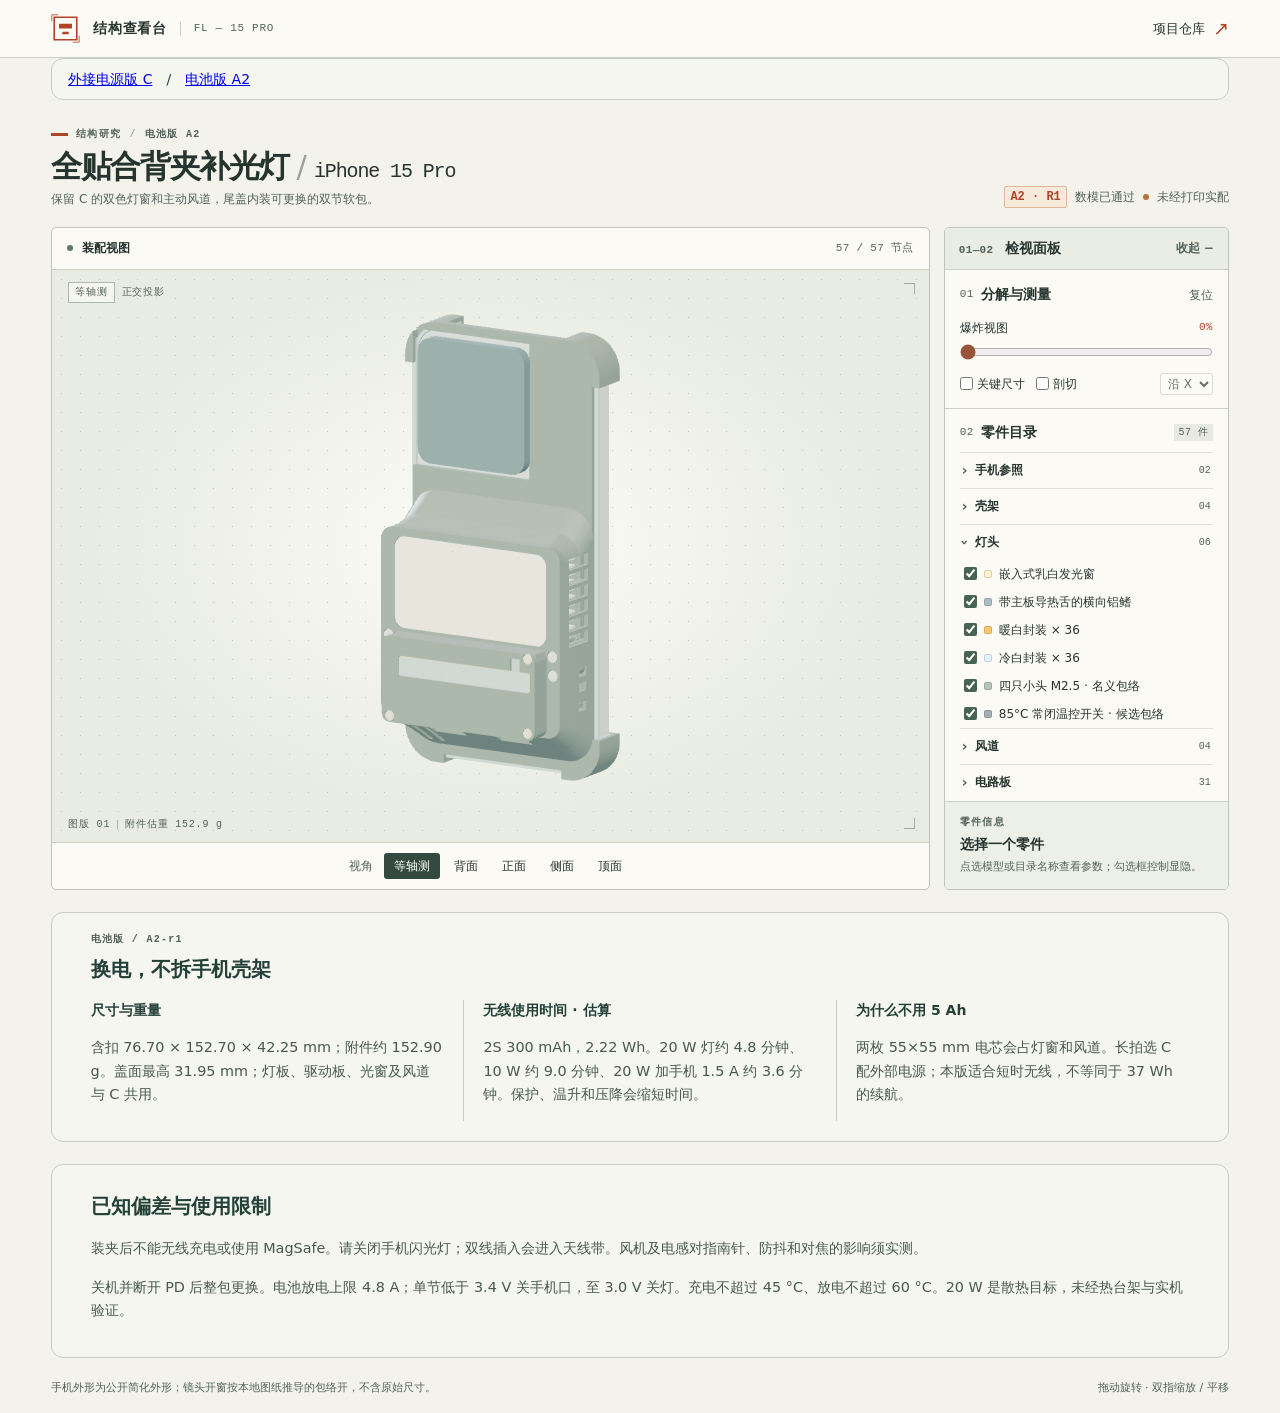
==== web/battery.html @ 3e616046 "电池版全贴合背夹 A2 与接口 pcb_interface_battery.json 需求方要求外接电源版和电池版两种都做。外接电源版 C 冻结不变（逐件哈希一致）。  - 电池版 A2：尾部加高的尾" ====
<!doctype html>
<html lang="zh-CN">
<head>
<meta charset="utf-8"><meta name="viewport" content="width=device-width,initial-scale=1">
<meta name="theme-color" content="#f5f4ee"><title>电池版 A2 · 全贴合背夹补光灯 · 结构查看台</title>
<link rel="icon" href="data:,"><link rel="stylesheet" href="./style.css?v=A2-r1">
<script type="importmap">{"imports":{"three":"./vendor/three.module.js"}}</script>
</head>
<body>
<header class="mast">
  <div class="identity"><svg class="mark" viewBox="0 0 36 36" aria-hidden="true"><path d="M4 4h28v28H4z" fill="none" stroke="currentColor" stroke-width="2"/><path d="M10 12h16v6H10zM14 22h8v3h-8z" fill="currentColor"/><path d="M1 9V1h8m18 34h8v-8" fill="none" stroke="currentColor"/></svg><span>结构查看台</span><i></i><span class="project-id">FL — 15 PRO</span></div>
  <a href="https://github.com/jodancain/fill-light-15pro" target="_blank" rel="noopener noreferrer" class="repo">项目仓库 <span aria-hidden="true">↗</span></a>
</header>
<main>
  <!-- 变体导航 --><nav class="options" aria-label="电源版本" style="margin:0;padding:.6rem 1rem"><a href="./index.html?v=C-r7">外接电源版 C</a>　/　<a href="./battery.html?v=A2-r1" aria-current="page">电池版 A2</a></nav><!-- /变体导航 -->
  <section class="intro">
    <div><div class="eyebrow"><i></i> 结构研究 <b>/</b> 电池版 A2</div><h1>全贴合背夹补光灯<span> / </span><small>iPhone 15 Pro</small></h1><p>保留 C 的双色灯窗和主动风道，尾盖内装可更换的双节软包。</p></div>
    <div class="revision"><span>A2 · R1</span> 数模已通过 <i></i> 未经打印实配</div>
  </section>
  <div class="workbench">
    <section class="viewport" aria-label="三维装配视图">
      <div class="viewbar"><div><span class="live-dot"></span><strong>装配视图</strong></div><span class="mono" id="vis-count">— / —</span></div>
      <div id="stage">
        <canvas id="canvas" tabindex="0" aria-label="三维模型：拖动旋转，滚轮或双指缩放，右键或双指平移"></canvas>
        <svg id="annotations" aria-hidden="true"></svg>
        <div class="stage-legend"><span id="view-title">等轴测</span><span id="projection">正交投影</span></div>
        <div class="registration reg-a"></div><div class="registration reg-b"></div>
        <div id="status" role="status">正在载入结构模型…</div>
        <div class="plate"><span>图版 01</span><i></i><span id="weight">装配研究</span></div>
        <div id="picked" hidden></div>
      </div>
      <nav id="views" aria-label="预设视角"><span class="tool-label">视角</span>
        <button data-view="iso" aria-pressed="true">等轴测</button><button data-view="back">背面</button><button data-view="front">正面</button><button data-view="side">侧面</button><button data-view="top">顶面</button>
      </nav>
    </section>
    <aside class="panel" id="panel">
      <button class="panel-head" id="panel-toggle" aria-controls="panel-body" aria-expanded="true"><span><span class="sect-no">01—02</span> 检视面板</span><span class="fold">收起 −</span></button>
      <div id="panel-body">
        <section class="tools"><div class="section-title"><span class="sect-no">01</span><h2>分解与测量</h2><button id="reset">复位</button></div>
          <label class="range-label" for="explode">爆炸视图 <output id="explode-val" for="explode">0%</output></label>
          <input id="explode" type="range" min="0" max="100" step="1" value="0">
          <div class="switches"><label><input id="dims" type="checkbox"> 关键尺寸</label><label><input id="clip" type="checkbox"> 剖切</label>
          <select aria-label="剖切轴" id="axis" disabled><option value="x">沿 X</option><option value="y">沿 Y</option></select></div>
          <div id="slice" hidden><label class="range-label" for="cut-pos">剖切位置 <output id="cut-val">— mm</output></label><input id="cut-pos" type="range" step=".1"></div>
        </section>
        <section class="inventory"><div class="section-title"><span class="sect-no">02</span><h2>零件目录</h2><span id="part-count" class="count">—</span></div>
          <div id="groups"></div>
        </section>
        <section id="detail" aria-live="polite"><div class="eyebrow">零件信息</div><strong>选择一个零件</strong><p>点选模型或目录名称查看参数；勾选框控制显隐。</p></section>
      </div>
    </aside>
  </div>
  <section class="options"><div class="eyebrow">电池版 / A2-r1</div><h2>换电，不拆手机壳架</h2><div class="options-grid">
<article><b>尺寸与重量</b><p>含扣 76.70 × 152.70 × 42.25 mm；附件约 152.90 g。盖面最高 31.95 mm；灯板、驱动板、光窗及风道与 C 共用。</p></article>
<article><b>无线使用时间 · 估算</b><p>2S 300 mAh，2.22 Wh。20 W 灯约 4.8 分钟、10 W 约 9.0 分钟、20 W 加手机 1.5 A 约 3.6 分钟。保护、温升和压降会缩短时间。</p></article>
<article><b>为什么不用 5 Ah</b><p>两枚 55×55 mm 电芯会占灯窗和风道。长拍选 C 配外部电源；本版适合短时无线，不等同于 37 Wh 的续航。</p></article></div></section>
<section class="options"><h2>已知偏差与使用限制</h2><p>装夹后不能无线充电或使用 MagSafe。请关闭手机闪光灯；双线插入会进入天线带。风机及电感对指南针、防抖和对焦的影响须实测。</p><p>关机并断开 PD 后整包更换。电池放电上限 4.8 A；单节低于 3.4 V 关手机口，至 3.0 V 关灯。充电不超过 45 °C、放电不超过 60 °C。20 W 是散热目标，未经热台架与实机验证。</p></section>
  <footer><span>手机外形为公开简化外形；镜头开窗按本地图纸推导的包络开，不含原始尺寸。</span><span>拖动旋转 · 双指缩放 / 平移</span></footer>
</main>
<script type="module" src="./app_battery.js?v=A2-r1"></script>
</body></html>
---- web/style.css ----
:root{color-scheme:light;--ink:#26342f;--sub:#52625b;--line:#cbd0c5;--accent:#ae4529;--paper:#fbfaf5;--mono:ui-monospace,SFMono-Regular,Consolas,monospace}*{box-sizing:border-box}body{margin:0;background:#f3f3eb;color:var(--ink);font:14px/1.5 system-ui,-apple-system,"PingFang SC","Microsoft YaHei",sans-serif}button,select,input{font:inherit}button,select{color:inherit;cursor:pointer}button{border:0;background:none}button:focus-visible,summary:focus-visible,a:focus-visible,input:focus-visible,select:focus-visible,canvas:focus-visible{outline:2px solid var(--accent);outline-offset:2px}button:disabled{opacity:.5;cursor:default}.mast{height:58px;padding:0 clamp(16px,4vw,72px);border-bottom:1px solid var(--line);display:flex;align-items:center;justify-content:space-between;background:var(--paper)}.identity,.repo,.eyebrow,.revision,.panel-head,.section-title,.stage-legend,.viewbar,.range-label,footer,.plate,.viewbar>div{display:flex;align-items:center}.identity{gap:13px;font-weight:650;letter-spacing:.05em}.identity i,.plate i{width:1px;height:14px;background:var(--line)}.mark{width:29px;color:var(--accent)}.project-id,.mono,.sect-no,.count,output,.plate,.stage-legend,.eyebrow,.revision span{font-family:var(--mono)}.project-id{font-size:11px;color:var(--sub);font-weight:500}.repo{text-decoration:none;color:var(--ink);gap:8px;font-size:13px}.repo span{color:var(--accent);font-size:19px}.repo:hover,.panel-head:hover .fold,#reset:hover{color:var(--accent)}
main{max-width:1610px;margin:auto;padding:0 clamp(16px,4vw,72px) 16px}.intro{display:flex;justify-content:space-between;align-items:flex-end;gap:16px;padding:clamp(17px,3vh,37px) 0 19px}.eyebrow{color:var(--sub);font-size:10px;letter-spacing:.13em;font-weight:620;gap:8px}.eyebrow i{display:inline-block;width:17px;height:3px;background:var(--accent)}.eyebrow b{color:#9ba79d}.intro h1{margin:5px 0 2px;font-size:clamp(25px,2.4vw,38px);line-height:1.25;letter-spacing:-.045em;font-weight:680}.intro h1 span{font-weight:300;color:#9aa298}.intro small{font:450 .65em var(--mono);letter-spacing:-.055em}.intro p,footer{color:var(--sub);font-size:12px}.intro p{margin:4px 0 0}.revision{font-size:12px;gap:8px;white-space:nowrap;color:var(--sub)}.revision span{font-weight:bold;color:var(--accent);border:1px solid #e1b59c;border-radius:2px;background:#f7eada;padding:1px 5px}.revision i,.live-dot{width:6px;height:6px;border-radius:50%;background:#b57140}
.workbench{display:grid;grid-template-columns:minmax(0,1fr) minmax(285px,22vw);gap:14px;align-items:start}.viewport,.panel{min-width:0;background:var(--paper);border:1px solid #bdc6b9;border-radius:5px;overflow:hidden}.viewport{display:grid;grid-template-rows:42px minmax(0,1fr) auto;height:clamp(480px,calc(100dvh - 237px),940px)}.viewbar{padding:0 15px;justify-content:space-between;border-bottom:1px solid var(--line)}.viewbar>div{gap:9px}.viewbar strong,.range-label,.tool-label{font-size:12px}.live-dot{background:#5d796c}.mono,.sect-no,.count,output{font-size:11px;letter-spacing:.03em}.mono,.sect-no,.count{color:var(--sub)}
#stage{position:relative;min-height:0;isolation:isolate;background-color:#e9ece2;background-image:radial-gradient(#bfc7b9 .8px,transparent .9px),radial-gradient(ellipse at 50% 48%,#fbfcf7,transparent 65%);background-size:19px 19px,100% 100%}#canvas,#annotations{position:absolute;inset:0;width:100%;height:100%;display:block}#canvas{touch-action:none;cursor:grab}#canvas:active{cursor:grabbing}#annotations,.registration,.stage-legend,.plate{pointer-events:none}#annotations{overflow:hidden}.stage-legend,.plate{position:absolute;gap:7px;z-index:2;color:var(--sub);font-size:10px;letter-spacing:.08em}.stage-legend{left:16px;top:12px}.stage-legend span:first-child{padding:2px 6px;border:1px solid #acb9aa;background:#f5f6ee}.plate{bottom:10px;left:16px}.plate i{height:9px;background:#a9b4a5}.registration{position:absolute;width:11px;height:11px;border:solid #a3ae9d}.reg-a{top:13px;right:14px;border-width:1px 1px 0 0}.reg-b{bottom:13px;right:14px;border-width:0 1px 1px 0}#status{position:absolute;inset:auto 10% 43%;background:var(--paper);border:1px solid var(--line);padding:12px 16px;text-align:center;font-size:13px;border-radius:3px}#views{display:flex;gap:4px;align-items:center;justify-content:center;flex-wrap:wrap;padding:10px 5px;border-top:1px solid var(--line)}#views button,.switches select{border-radius:3px;padding:4px 10px;font-size:12px}.tool-label{color:var(--sub);margin-right:7px}#views button:hover{background:#e9ede4}#views button[aria-pressed=true]{color:#fff;background:#344a40}.panel-head{width:100%;height:42px;padding:0 14px;justify-content:space-between;background:#e9ede4;border-bottom:1px solid var(--line);text-align:left;font-weight:640}.panel-head .sect-no{margin-right:7px}.fold,#reset{font-size:12px;color:var(--sub)}#panel-body{display:flex;flex-direction:column;height:clamp(436px,calc(100dvh - 281px),896px)}[hidden],#panel-body[hidden]{display:none!important}.tools,.inventory,#detail{padding:13px 15px}.section-title{gap:7px}.section-title h2{font-size:14px;margin:0;font-weight:650}.section-title #reset,.count,.range-label output{margin-left:auto}#reset{padding:3px 0}.range-label{margin-top:12px}.range-label output{color:var(--accent)}input[type=range]{width:100%;margin:6px 0 2px;accent-color:#97543a;height:18px;cursor:pointer}.switches{display:flex;align-items:center;gap:11px;font-size:12px;margin-top:6px}.switches label{display:flex;align-items:center;gap:4px}.switches input,.vis{accent-color:#466452;margin:0}.switches select{margin-left:auto;border:1px solid var(--line);background:var(--paper);padding:2px 3px}.inventory{border-top:1px solid var(--line);flex:1;min-height:100px;display:flex;flex-direction:column;padding-bottom:6px}.count{font-size:10px;background:#e8eae2;padding:1px 5px}#groups{overflow:auto;overscroll-behavior:contain;margin-top:9px;scrollbar-width:thin}details{border-top:1px solid #dde0d6}summary{cursor:pointer;list-style:none;display:flex;align-items:center;gap:7px;padding:7px 2px;font-size:12px;font-weight:630}summary::-webkit-details-marker{display:none}summary:before{content:'›';color:var(--sub);font-size:14px}details[open]>summary:before{transform:rotate(90deg)}summary span{font:10px var(--mono);margin-left:auto;color:var(--sub)}.part{display:flex;align-items:center;gap:7px;padding:0 4px;border-radius:3px}.part.active{background:#f4e6d4}.part button{flex:1;text-align:left;font-size:12px;padding:5px 0;overflow-wrap:anywhere}.part button:hover{color:var(--accent)}.swatch{width:8px;height:8px;border-radius:2px;border:1px solid #0002}.vis{width:13px;height:13px;cursor:pointer}#detail{background:#edf0e7;border-top:1px solid var(--line)}#detail strong{display:block;font-size:14px;margin:4px 0}#detail p{margin:4px 0 0;font-size:11px;color:var(--sub)}#detail dl{display:grid;grid-template-columns:37px 1fr;margin:4px 0;font-size:11px;gap:2px 6px}#detail dt{color:var(--sub)}#detail dd{margin:0;font-family:var(--mono)}footer{align-items:flex-start;justify-content:space-between;gap:12px;margin-top:10px;font-size:11px}
@media(max-width:760px){main{padding:0 12px 15px}.mast{height:46px;padding:0 13px}.intro{align-items:flex-start;flex-direction:column;gap:6px;padding:14px 0 11px}.intro h1{margin:2px 0}.intro p{font-size:11px}.revision{font-size:10px}.workbench{grid-template-columns:minmax(0,1fr);gap:9px}.viewport{height:clamp(355px,58dvh,660px);grid-template-rows:34px minmax(0,1fr) auto}.viewbar{padding:0 10px}#views{padding:7px 2px;gap:2px}#views button{padding:4px 8px}.panel-head{height:39px}#panel-body{height:auto}.inventory{max-height:330px;min-height:140px}.stage-legend{left:11px;top:8px}.plate{left:11px;bottom:7px}footer{flex-direction:column;gap:3px}}@media(prefers-reduced-motion:reduce){*{scroll-behavior:auto}}

#picked{display:none}@media(max-width:760px){#picked:not([hidden]){display:block;position:absolute;bottom:25px;left:10px;right:10px;pointer-events:none;font-size:11px;line-height:1.45;color:#3a4339;background:#fbf9eef0;border-left:3px solid var(--accent);padding:5px 8px;overflow-wrap:anywhere}}
.options{margin:1.4rem 0;padding:1.2rem clamp(1rem,3vw,2.4rem);border:1px solid #c6cec3;border-radius:12px;background:#f4f6ef;color:#244139}.options h2{margin:.45rem 0 1rem;font-size:1.25rem}.options-grid{display:grid;grid-template-columns:repeat(3,minmax(0,1fr));gap:1.2rem}.options p{line-height:1.65;font-size:.9rem;color:#485950}.options article+article{border-left:1px solid #c4cfc6;padding-left:1.2rem}@media(max-width:700px){.options-grid{grid-template-columns:1fr;gap:.5rem}.options article+article{border-left:0;border-top:1px solid #c4cfc6;padding:.7rem 0 0}}

.compare-image{margin:.6rem 0 1.2rem;text-align:center}.compare-image img{width:min(100%,680px);height:auto;border-radius:8px}
.power-route{margin:1rem 0 0;padding:1rem 0 0;border-top:1px solid #c4cfc6;text-align:center}.power-route img{display:block;width:min(100%,620px);height:auto;margin:auto}.power-route figcaption{font-size:.78rem;margin:.5rem;color:var(--sub)}
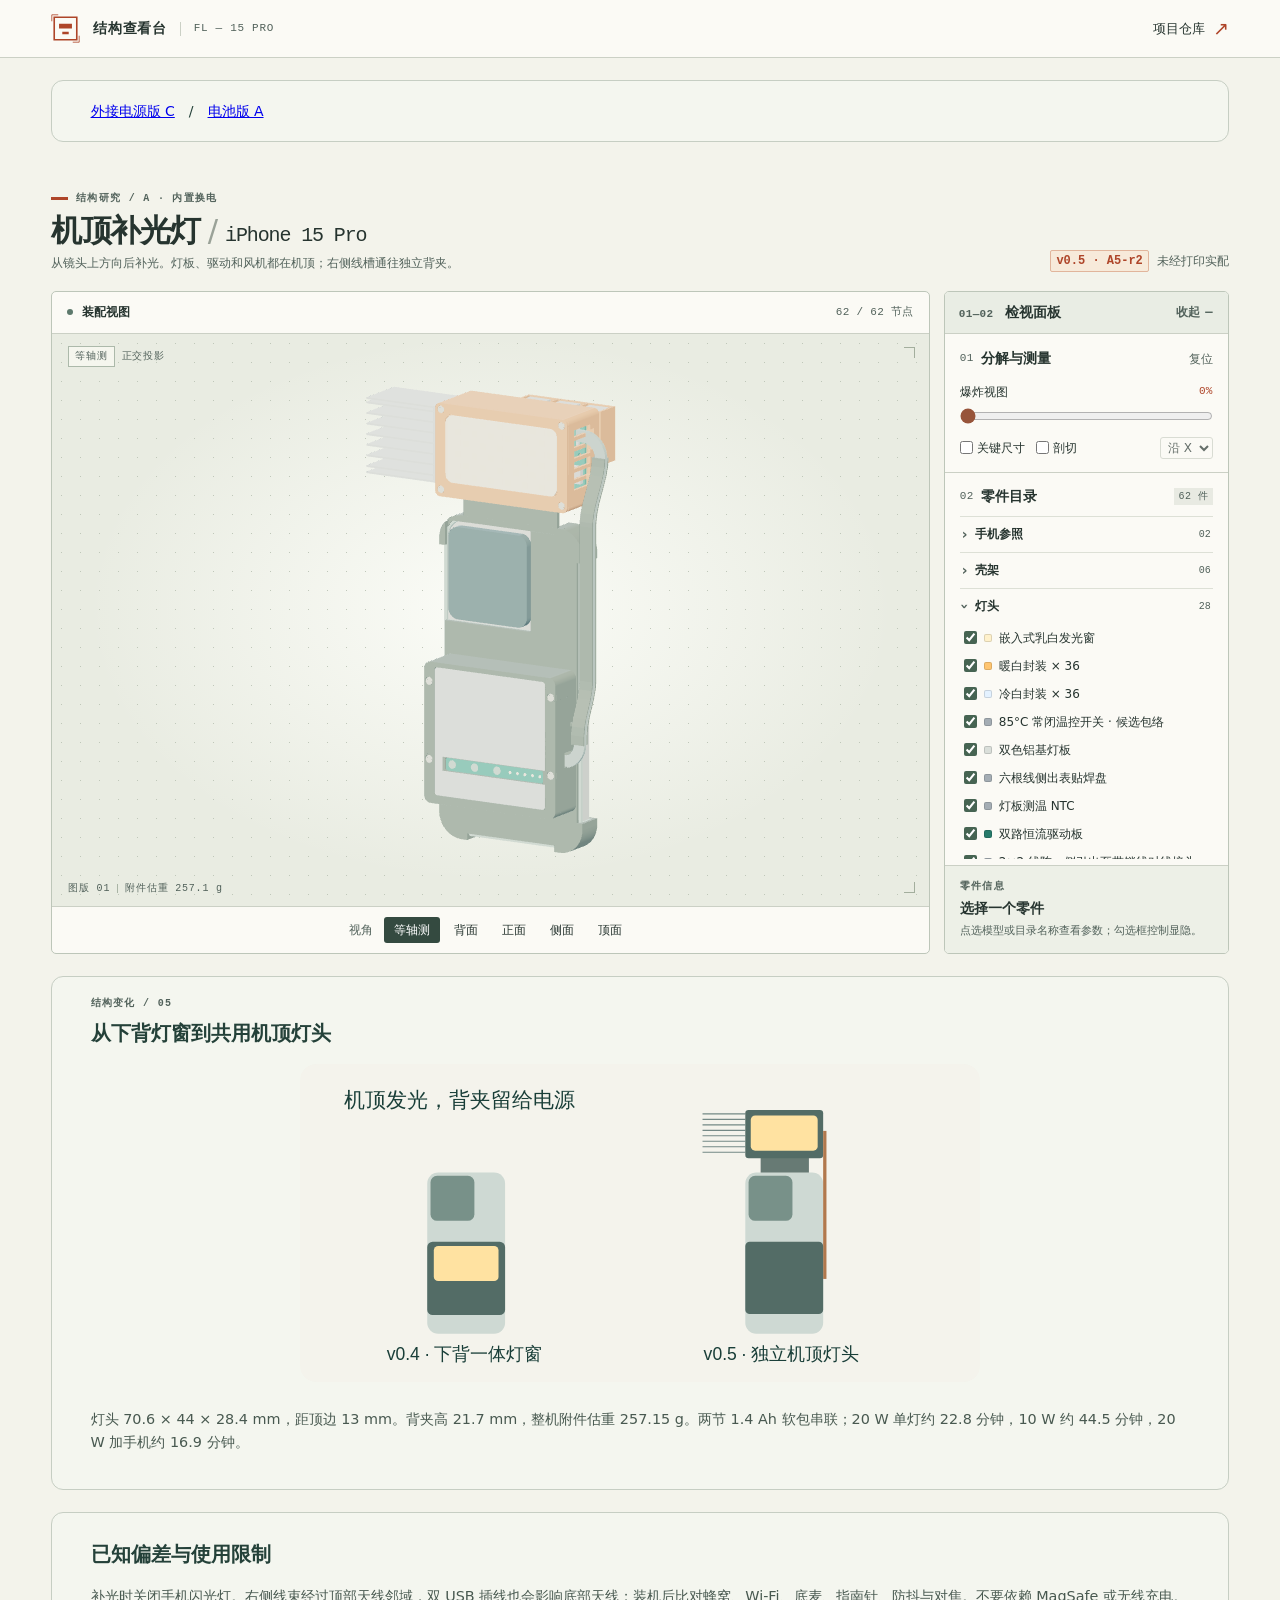
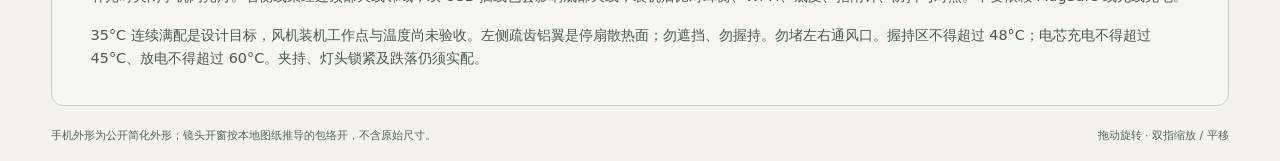
==== commit 8cb5faa8: "结构数模 v0.5：机顶灯头加背面全贴合背夹，两版共用灯头 需求方要求灯和主板、电池分开，灯放到手机顶部上方，外接电源版和电池版都改。  - 灯头：两版完全相同，离手机顶边 13 mm。   - 里面" ====
--- a/web/battery.html
+++ b/web/battery.html
@@ -2,8 +2,8 @@
 <html lang="zh-CN">
 <head>
 <meta charset="utf-8"><meta name="viewport" content="width=device-width,initial-scale=1">
-<meta name="theme-color" content="#f5f4ee"><title>电池版 A2 · 全贴合背夹补光灯 · 结构查看台</title>
-<link rel="icon" href="data:,"><link rel="stylesheet" href="./style.css?v=A2-r1">
+<meta name="theme-color" content="#f5f4ee"><title>全贴合背夹补光灯 · 结构查看台</title>
+<link rel="icon" href="data:,"><link rel="stylesheet" href="./style.css?v=A5-r2">
 <script type="importmap">{"imports":{"three":"./vendor/three.module.js"}}</script>
 </head>
 <body>
@@ -12,11 +12,8 @@
   <a href="https://github.com/jodancain/fill-light-15pro" target="_blank" rel="noopener noreferrer" class="repo">项目仓库 <span aria-hidden="true">↗</span></a>
 </header>
 <main>
-  <!-- 变体导航 --><nav class="options" aria-label="电源版本" style="margin:0;padding:.6rem 1rem"><a href="./index.html?v=C-r7">外接电源版 C</a>　/　<a href="./battery.html?v=A2-r1" aria-current="page">电池版 A2</a></nav><!-- /变体导航 -->
-  <section class="intro">
-    <div><div class="eyebrow"><i></i> 结构研究 <b>/</b> 电池版 A2</div><h1>全贴合背夹补光灯<span> / </span><small>iPhone 15 Pro</small></h1><p>保留 C 的双色灯窗和主动风道，尾盖内装可更换的双节软包。</p></div>
-    <div class="revision"><span>A2 · R1</span> 数模已通过 <i></i> 未经打印实配</div>
-  </section>
+  <nav class="options" aria-label="版本切换"><a href="./index.html?v=C5-r2">外接电源版 C</a>　/　<a href="./battery.html?v=A5-r2">电池版 A</a></nav>
+  <section class="intro"><div><div class="eyebrow"><i></i> 结构研究 / A · 内置换电</div><h1>机顶补光灯<span> / </span><small>iPhone 15 Pro</small></h1><p>从镜头上方向后补光。灯板、驱动和风机都在机顶；右侧线槽通往独立背夹。</p></div><div class="revision"><span>v0.5 · A5-r2</span> 未经打印实配</div></section>
   <div class="workbench">
     <section class="viewport" aria-label="三维装配视图">
       <div class="viewbar"><div><span class="live-dot"></span><strong>装配视图</strong></div><span class="mono" id="vis-count">— / —</span></div>
@@ -50,12 +47,9 @@
       </div>
     </aside>
   </div>
-  <section class="options"><div class="eyebrow">电池版 / A2-r1</div><h2>换电，不拆手机壳架</h2><div class="options-grid">
-<article><b>尺寸与重量</b><p>含扣 76.70 × 152.70 × 42.25 mm；附件约 152.90 g。盖面最高 31.95 mm；灯板、驱动板、光窗及风道与 C 共用。</p></article>
-<article><b>无线使用时间 · 估算</b><p>2S 300 mAh，2.22 Wh。20 W 灯约 4.8 分钟、10 W 约 9.0 分钟、20 W 加手机 1.5 A 约 3.6 分钟。保护、温升和压降会缩短时间。</p></article>
-<article><b>为什么不用 5 Ah</b><p>两枚 55×55 mm 电芯会占灯窗和风道。长拍选 C 配外部电源；本版适合短时无线，不等同于 37 Wh 的续航。</p></article></div></section>
-<section class="options"><h2>已知偏差与使用限制</h2><p>装夹后不能无线充电或使用 MagSafe。请关闭手机闪光灯；双线插入会进入天线带。风机及电感对指南针、防抖和对焦的影响须实测。</p><p>关机并断开 PD 后整包更换。电池放电上限 4.8 A；单节低于 3.4 V 关手机口，至 3.0 V 关灯。充电不超过 45 °C、放电不超过 60 °C。20 W 是散热目标，未经热台架与实机验证。</p></section>
+  <section class="options"><div class="eyebrow">结构变化 / 05</div><h2>从下背灯窗到共用机顶灯头</h2><figure class="compare-image"><img src="./models/comparison05.svg?v=A5-r2" alt="同尺度示意：v0.4 灯窗在下背面，v0.5 在手机上方，右侧走线。"></figure><p>灯头 70.6 × 44 × 28.4 mm，距顶边 13 mm。背夹高 21.7 mm，整机附件估重 257.15 g。两节 1.4 Ah 软包串联；20 W 单灯约 22.8 分钟，10 W 约 44.5 分钟，20 W 加手机约 16.9 分钟。</p></section>
+  <section class="options"><h2>已知偏差与使用限制</h2><p>补光时关闭手机闪光灯。右侧线束经过顶部天线邻域，双 USB 插线也会影响底部天线；装机后比对蜂窝、Wi-Fi、底麦、指南针、防抖与对焦。不要依赖 MagSafe 或无线充电。</p><p>35°C 连续满配是设计目标，风机装机工作点与温度尚未验收。左侧疏齿铝翼是停扇散热面；勿遮挡、勿握持。勿堵左右通风口。握持区不得超过 48°C；电芯充电不得超过 45°C、放电不得超过 60°C。夹持、灯头锁紧及跌落仍须实配。</p></section>
   <footer><span>手机外形为公开简化外形；镜头开窗按本地图纸推导的包络开，不含原始尺寸。</span><span>拖动旋转 · 双指缩放 / 平移</span></footer>
 </main>
-<script type="module" src="./app_battery.js?v=A2-r1"></script>
+<script type="module" src="./app_battery.js?v=A5-r2"></script>
 </body></html>
